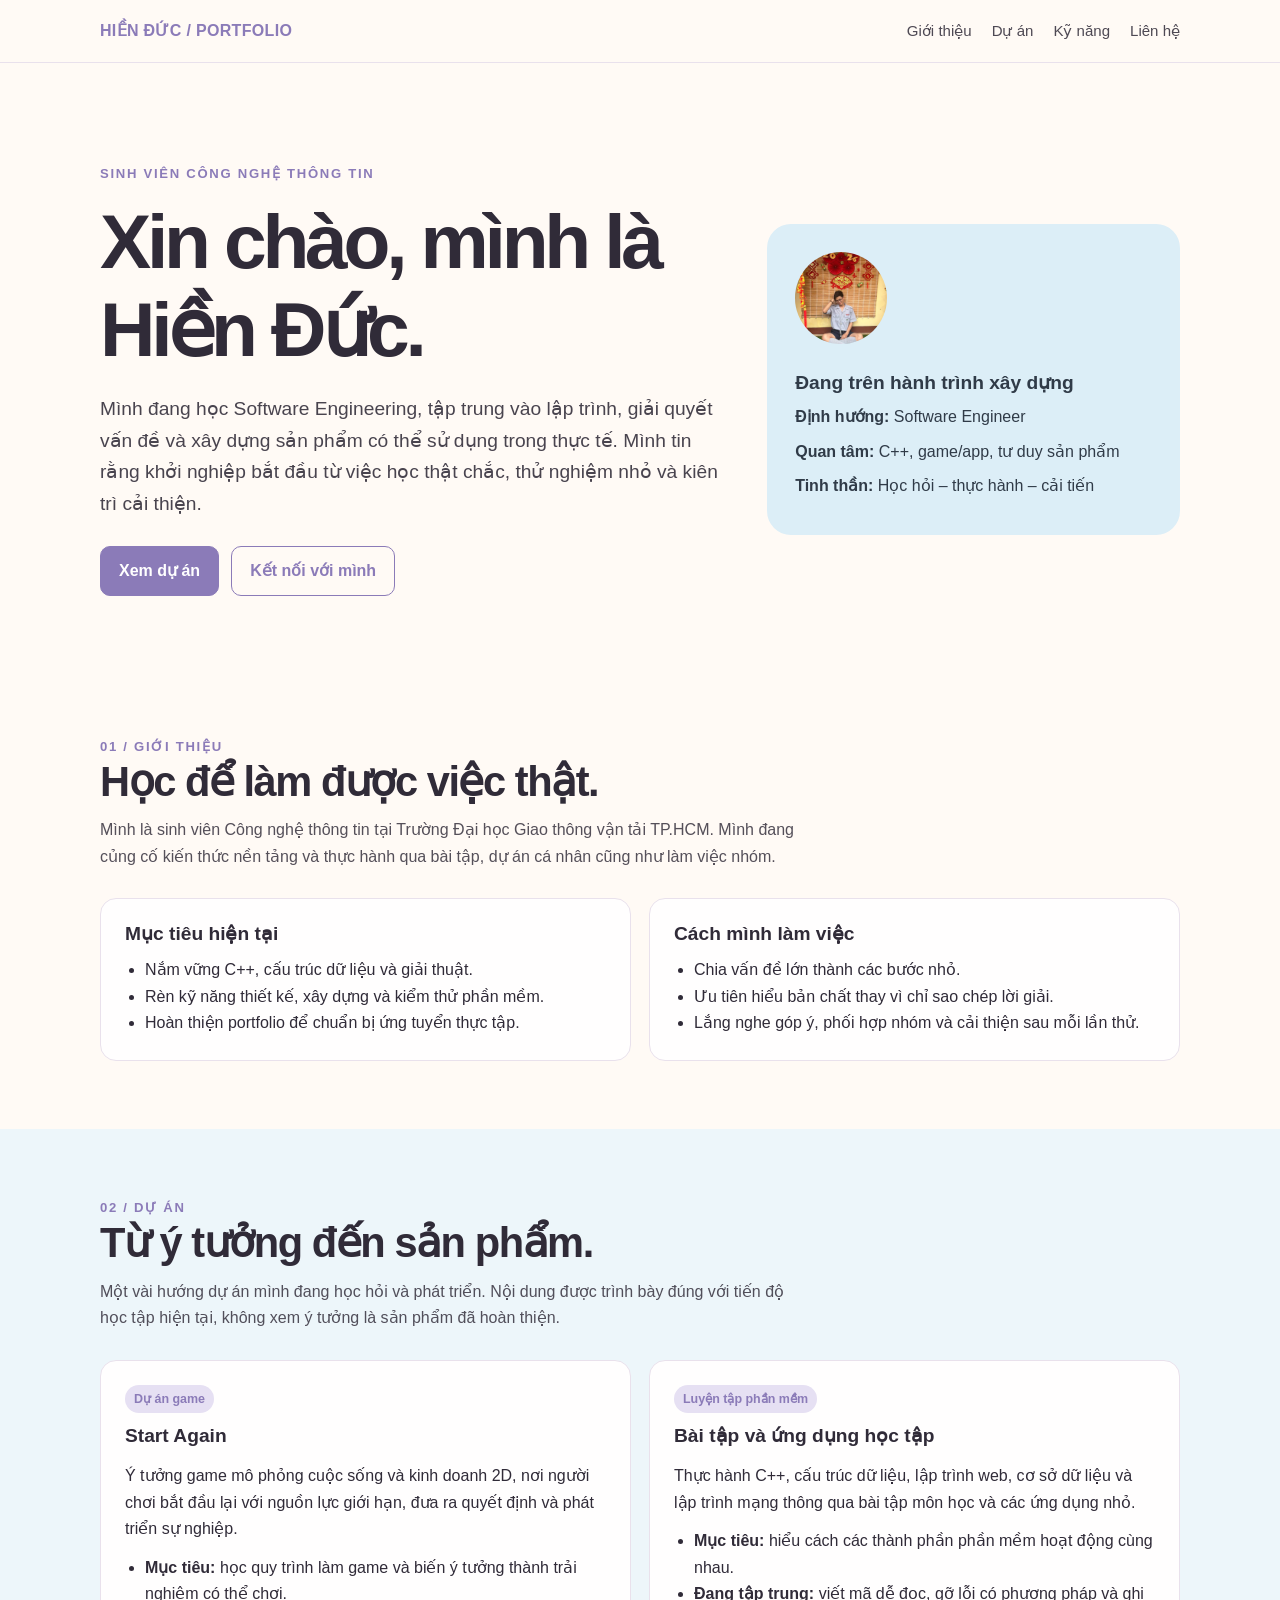
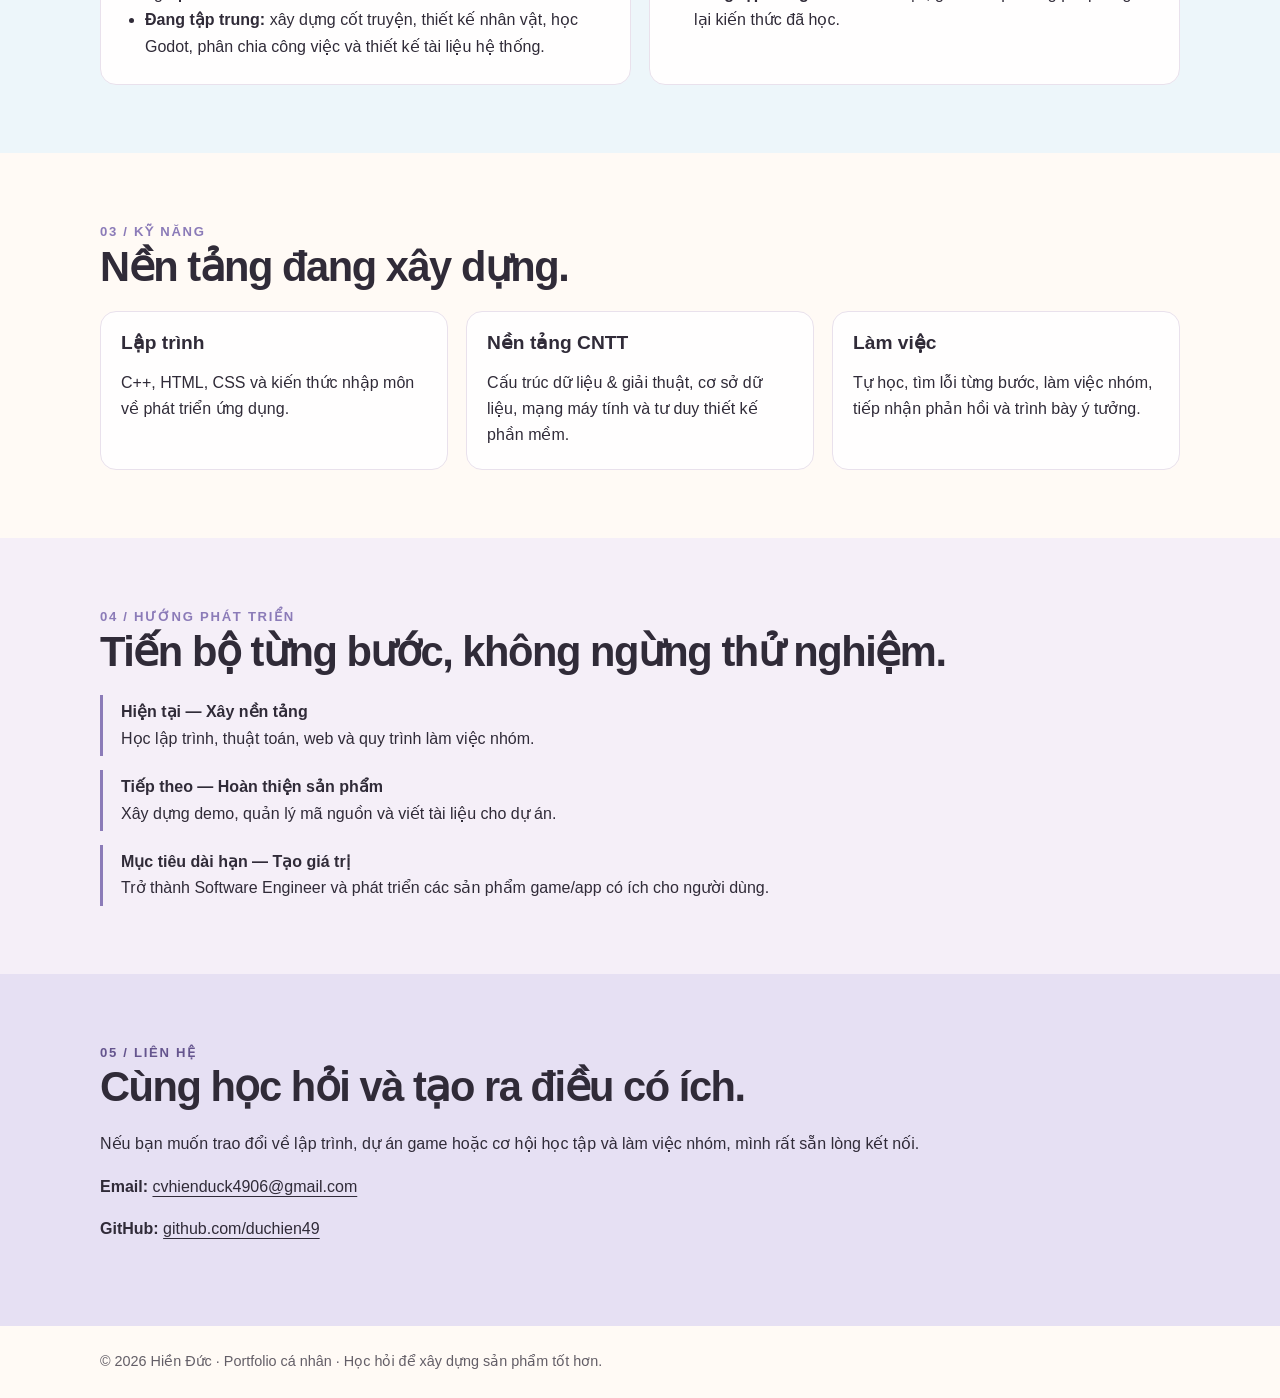
==== duc_portfolio_source/index.html @ ffd661d6 "feat: add Duc Hien personal portfolio" ====
<!DOCTYPE html>
<html lang="vi">
<head>
  <meta charset="UTF-8">
  <meta name="viewport" content="width=device-width, initial-scale=1.0">
  <meta name="description" content="Portfolio cá nhân của Hiền Đức - sinh viên Công nghệ thông tin, định hướng Software Engineering và phát triển dự án Start Again.">
  <title>Hiền Đức | Portfolio</title>
  <style>
    :root {
      --site-primary: #8b7bb8;
      --site-secondary: #e6e0f3;
      --site-blue: #dceef7;
      --site-blue-strong: #b9ddeb;
      --site-background: #fffaf5;
      --site-on-primary: #ffffff;
      --site-on-secondary: #39324a;
      --site-on-background: #302b38;
      --site-font-body: Inter, "Segoe UI", Arial, sans-serif;
      --site-font-heading: Inter, "Segoe UI", Arial, sans-serif;
      --site-heading-scale: 1;
      --site-spacing-scale: 1;
      --site-radius-scale: 1;
      --site-decoration-opacity: 1;
      color-scheme: light dark;
    }
    * { box-sizing: border-box; }
    html { scroll-behavior: smooth; }
    body {
      margin: 0;
      font-family: var(--site-font-body);
      background: light-dark(#fffaf5, #17151c);
      color: light-dark(#302b38, #f4f0f8);
      line-height: 1.65;
    }
    .app-root {
      min-height: 100vh;
      width: 100%;
      background-color: var(--site-background);
      color: var(--site-on-background);
      border-radius: 0;
    }
    a { color: inherit; }
    .container { width: min(1080px, calc(100% - 40px)); margin: 0 auto; }
    header { border-bottom: 1px solid light-dark(#e9e1ec, #3b3544); }
    nav { display: flex; align-items: center; justify-content: space-between; gap: 20px; padding: calc(18px * var(--site-spacing-scale)) 0; }
    .brand { color: var(--site-primary); font-weight: 800; text-decoration: none; letter-spacing: .02em; }
    .nav-links { display: flex; flex-wrap: wrap; gap: 20px; }
    .nav-links a { text-decoration: none; font-size: .94rem; opacity: .85; }
    .nav-links a:hover { text-decoration: underline; }
    .hero { padding: clamp(56px, 9vw, 100px) 0 72px; display: grid; grid-template-columns: 1.5fr 1fr; gap: 48px; align-items: center; }
    .eyebrow { color: var(--site-primary); font-size: .82rem; font-weight: 800; letter-spacing: .13em; text-transform: uppercase; }
    h1, h2, h3 { font-family: var(--site-font-heading); line-height: 1.15; }
    h1 { font-size: clamp(2.6rem, 6vw, 4.8rem); letter-spacing: -.055em; margin: 12px 0 18px; }
    h2 { font-size: calc(clamp(1.8rem, 3.5vw, 2.6rem) * var(--site-heading-scale)); letter-spacing: -.035em; margin: 0 0 20px; }
    h3 { font-size: 1.2rem; margin: 0 0 10px; }
    .lead { font-size: clamp(1.04rem, 2vw, 1.2rem); max-width: 650px; opacity: .88; }
    .actions { display: flex; flex-wrap: wrap; gap: 12px; margin-top: 26px; }
    .button { display: inline-block; padding: 11px 18px; border-radius: calc(10px * var(--site-radius-scale)); border: 1px solid var(--site-primary); text-decoration: none; font-weight: 700; }
    .button.primary { background: var(--site-primary); color: var(--site-on-primary); }
    .button.secondary { color: var(--site-primary); }
    .profile-card { background: var(--site-blue); color: #303b48; border-radius: calc(24px * var(--site-radius-scale)); padding: 28px; position: relative; overflow: hidden; }
    .profile-mark { width: 92px; height: 92px; border-radius: 50%; background: #c9bddf; object-fit: cover; margin-bottom: 20px; }
    .profile-card p { margin: 8px 0; }
    section { padding: 68px 0; }
    .section-intro { max-width: 700px; opacity: .82; margin-top: -8px; margin-bottom: 28px; }
    .about-grid, .project-grid, .skill-grid { display: grid; grid-template-columns: repeat(2, minmax(0, 1fr)); gap: 18px; }
    .panel { border: 1px solid light-dark(#e9e1ec, #3b3544); border-radius: calc(16px * var(--site-radius-scale)); padding: 24px; background: light-dark(#fffefe, #211e28); }
    .project-grid { grid-template-columns: repeat(2, minmax(0, 1fr)); }
    .project-label { display: inline-block; font-size: .78rem; font-weight: 800; color: var(--site-primary); background: var(--site-secondary); padding: 4px 9px; border-radius: 999px; margin-bottom: 12px; }
    ul.clean { margin: 12px 0 0; padding-left: 20px; }
    .skill-grid { grid-template-columns: repeat(3, minmax(0, 1fr)); }
    .skill-grid .panel { padding: 20px; }
    .skill-grid p, .panel p { margin-bottom: 0; }
    .timeline { display: grid; gap: 14px; }
    .timeline-item { border-left: 3px solid var(--site-primary); padding: 4px 0 4px 18px; }
    .timeline-item strong { display: block; }
    .contact { background: var(--site-secondary); color: #302b38; }
    .contact .eyebrow { color: #65558e; }
    .contact .button { border-color: #8b7bb8; }
    .contact a { text-underline-offset: 4px; }
    footer { padding: 24px 0; font-size: .9rem; opacity: .75; }
    .small-note { font-size: .9rem; opacity: .78; }
    @media (max-width: 760px) {
      .container { width: min(100% - 28px, 600px); }
      nav { align-items: flex-start; flex-direction: column; }
      .nav-links { gap: 12px 16px; }
      .hero { grid-template-columns: 1fr; gap: 28px; padding-top: 52px; }
      .about-grid, .project-grid, .skill-grid { grid-template-columns: 1fr; }
      section { padding: 48px 0; }
    }
  </style>
</head>
<body>
  <div class="app-root">
    <header>
      <div class="container">
        <nav aria-label="Điều hướng chính">
          <a class="brand" href="#home">HIỀN ĐỨC / PORTFOLIO</a>
          <div class="nav-links">
            <a href="#about">Giới thiệu</a>
            <a href="#projects">Dự án</a>
            <a href="#skills">Kỹ năng</a>
            <a href="#contact">Liên hệ</a>
          </div>
        </nav>
      </div>
    </header>

    <main>
      <section class="container hero" id="home">
        <div>
          <div class="eyebrow">Sinh viên Công nghệ thông tin</div>
          <h1>Xin chào, mình là Hiền Đức.</h1>
          <p class="lead">Mình đang học Software Engineering, tập trung vào lập trình, giải quyết vấn đề và xây dựng sản phẩm có thể sử dụng trong thực tế. Mình tin rằng khởi nghiệp bắt đầu từ việc học thật chắc, thử nghiệm nhỏ và kiên trì cải thiện.</p>
          <div class="actions">
            <a class="button primary" href="#projects">Xem dự án</a>
            <a class="button secondary" href="#contact">Kết nối với mình</a>
          </div>
        </div>
        <aside class="profile-card" aria-label="Thông tin nhanh">
          <img class="profile-mark" src="avatar_po.jpg" alt="Ảnh đại diện của Hiền Đức">
          <h3>Đang trên hành trình xây dựng</h3>
          <p><strong>Định hướng:</strong> Software Engineer</p>
          <p><strong>Quan tâm:</strong> C++, game/app, tư duy sản phẩm</p>
          <p><strong>Tinh thần:</strong> Học hỏi – thực hành – cải tiến</p>
        </aside>
      </section>

      <section id="about">
        <div class="container">
          <div class="eyebrow">01 / Giới thiệu</div>
          <h2>Học để làm được việc thật.</h2>
          <p class="section-intro">Mình là sinh viên Công nghệ thông tin tại Trường Đại học Giao thông vận tải TP.HCM. Mình đang củng cố kiến thức nền tảng và thực hành qua bài tập, dự án cá nhân cũng như làm việc nhóm.</p>
          <div class="about-grid">
            <article class="panel">
              <h3>Mục tiêu hiện tại</h3>
              <ul class="clean">
                <li>Nắm vững C++, cấu trúc dữ liệu và giải thuật.</li>
                <li>Rèn kỹ năng thiết kế, xây dựng và kiểm thử phần mềm.</li>
                <li>Hoàn thiện portfolio để chuẩn bị ứng tuyển thực tập.</li>
              </ul>
            </article>
            <article class="panel">
              <h3>Cách mình làm việc</h3>
              <ul class="clean">
                <li>Chia vấn đề lớn thành các bước nhỏ.</li>
                <li>Ưu tiên hiểu bản chất thay vì chỉ sao chép lời giải.</li>
                <li>Lắng nghe góp ý, phối hợp nhóm và cải thiện sau mỗi lần thử.</li>
              </ul>
            </article>
          </div>
        </div>
      </section>

      <section id="projects" style="background: light-dark(#edf6fa, #1c1922);">
        <div class="container">
          <div class="eyebrow">02 / Dự án</div>
          <h2>Từ ý tưởng đến sản phẩm.</h2>
          <p class="section-intro">Một vài hướng dự án mình đang học hỏi và phát triển. Nội dung được trình bày đúng với tiến độ học tập hiện tại, không xem ý tưởng là sản phẩm đã hoàn thiện.</p>
          <div class="project-grid">
            <article class="panel">
              <span class="project-label">Dự án game</span>
              <h3>Start Again</h3>
              <p>Ý tưởng game mô phỏng cuộc sống và kinh doanh 2D, nơi người chơi bắt đầu lại với nguồn lực giới hạn, đưa ra quyết định và phát triển sự nghiệp.</p>
              <ul class="clean">
                <li><strong>Mục tiêu:</strong> học quy trình làm game và biến ý tưởng thành trải nghiệm có thể chơi.</li>
                <li><strong>Đang tập trung:</strong> xây dựng cốt truyện, thiết kế nhân vật, học Godot, phân chia công việc và thiết kế tài liệu hệ thống.</li>
              </ul>
            </article>
            <article class="panel">
              <span class="project-label">Luyện tập phần mềm</span>
              <h3>Bài tập và ứng dụng học tập</h3>
              <p>Thực hành C++, cấu trúc dữ liệu, lập trình web, cơ sở dữ liệu và lập trình mạng thông qua bài tập môn học và các ứng dụng nhỏ.</p>
              <ul class="clean">
                <li><strong>Mục tiêu:</strong> hiểu cách các thành phần phần mềm hoạt động cùng nhau.</li>
                <li><strong>Đang tập trung:</strong> viết mã dễ đọc, gỡ lỗi có phương pháp và ghi lại kiến thức đã học.</li>
              </ul>
            </article>
          </div>
        </div>
      </section>

      <section id="skills">
        <div class="container">
          <div class="eyebrow">03 / Kỹ năng</div>
          <h2>Nền tảng đang xây dựng.</h2>
          <div class="skill-grid">
            <article class="panel"><h3>Lập trình</h3><p>C++, HTML, CSS và kiến thức nhập môn về phát triển ứng dụng.</p></article>
            <article class="panel"><h3>Nền tảng CNTT</h3><p>Cấu trúc dữ liệu & giải thuật, cơ sở dữ liệu, mạng máy tính và tư duy thiết kế phần mềm.</p></article>
            <article class="panel"><h3>Làm việc</h3><p>Tự học, tìm lỗi từng bước, làm việc nhóm, tiếp nhận phản hồi và trình bày ý tưởng.</p></article>
          </div>
        </div>
      </section>

      <section style="background: light-dark(#f5eff8, #1c1922);">
        <div class="container">
          <div class="eyebrow">04 / Hướng phát triển</div>
          <h2>Tiến bộ từng bước, không ngừng thử nghiệm.</h2>
          <div class="timeline">
            <div class="timeline-item"><strong>Hiện tại — Xây nền tảng</strong><span>Học lập trình, thuật toán, web và quy trình làm việc nhóm.</span></div>
            <div class="timeline-item"><strong>Tiếp theo — Hoàn thiện sản phẩm</strong><span>Xây dựng demo, quản lý mã nguồn và viết tài liệu cho dự án.</span></div>
            <div class="timeline-item"><strong>Mục tiêu dài hạn — Tạo giá trị</strong><span>Trở thành Software Engineer và phát triển các sản phẩm game/app có ích cho người dùng.</span></div>
          </div>
        </div>
      </section>

      <section class="contact" id="contact">
        <div class="container">
          <div class="eyebrow">05 / Liên hệ</div>
          <h2>Cùng học hỏi và tạo ra điều có ích.</h2>
          <p>Nếu bạn muốn trao đổi về lập trình, dự án game hoặc cơ hội học tập và làm việc nhóm, mình rất sẵn lòng kết nối.</p>
          <p><strong>Email:</strong> <a href="mailto:cvhienduck4906@gmail.com">cvhienduck4906@gmail.com</a></p>
          <p><strong>GitHub:</strong> <a href="https://github.com/duchien49" target="_blank" rel="noopener noreferrer">github.com/duchien49</a></p>
        </div>
      </section>
    </main>
    <footer>
      <div class="container">© <span id="year">2026</span> Hiền Đức · Portfolio cá nhân · Học hỏi để xây dựng sản phẩm tốt hơn.</div>
    </footer>
  </div>
  <script>
    document.getElementById('year').textContent = new Date().getFullYear();
  </script>
</body>
</html>
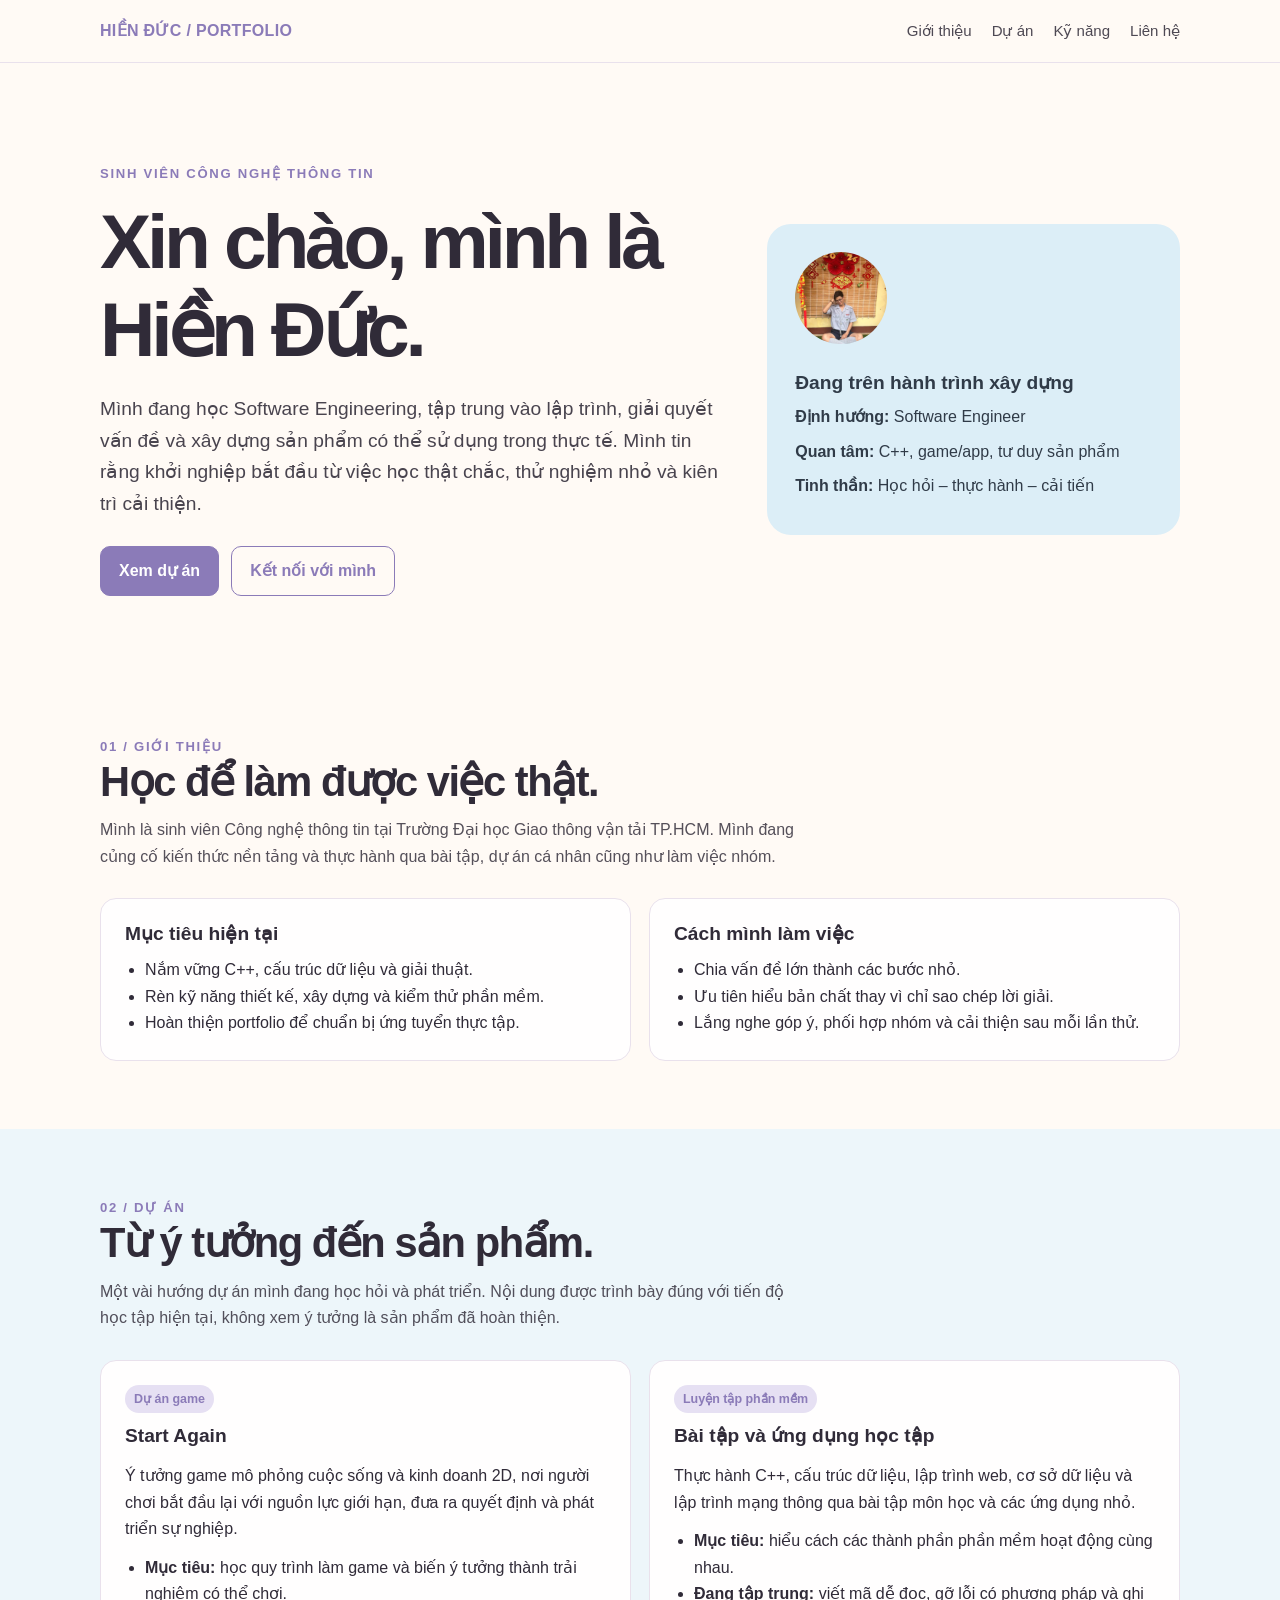
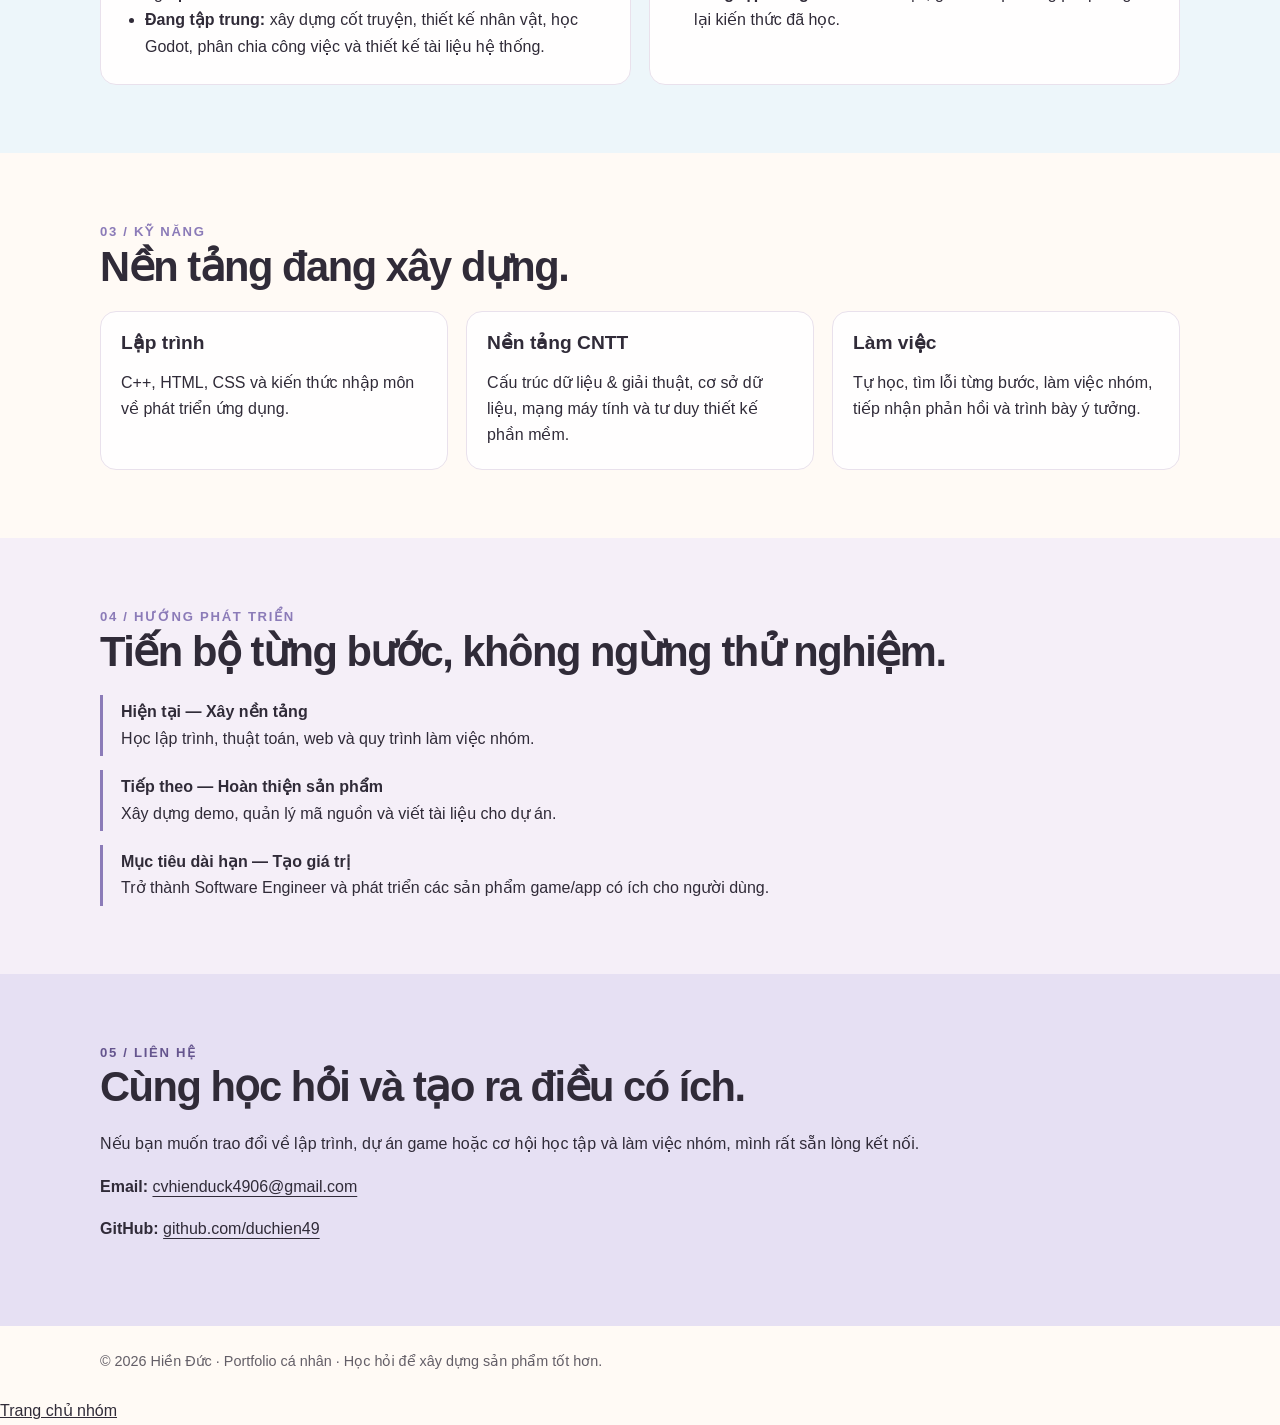
==== commit 2d0561e1: "Chuyen giao dien trang chu thanh 2 hang va them anh avatar" ====
--- a/duc_portfolio_source/index.html
+++ b/duc_portfolio_source/index.html
@@ -118,7 +118,7 @@
           </div>
         </div>
         <aside class="profile-card" aria-label="Thông tin nhanh">
-          <img class="profile-mark" src="avatar_po.jpg" alt="Ảnh đại diện của Hiền Đức">
+          <img class="profile-mark" src="images/avatar_po.jpg" alt="Ảnh đại diện của Hiền Đức">
           <h3>Đang trên hành trình xây dựng</h3>
           <p><strong>Định hướng:</strong> Software Engineer</p>
           <p><strong>Quan tâm:</strong> C++, game/app, tư duy sản phẩm</p>
@@ -222,4 +222,8 @@
     document.getElementById('year').textContent = new Date().getFullYear();
   </script>
 </body>
+<!-- Nút quay về trang chủ nhóm -->
+<a href="../index.html" class="btn-back-home">
+    <i class="fa-solid fa-arrow-left"></i> Trang chủ nhóm
+</a>
 </html>
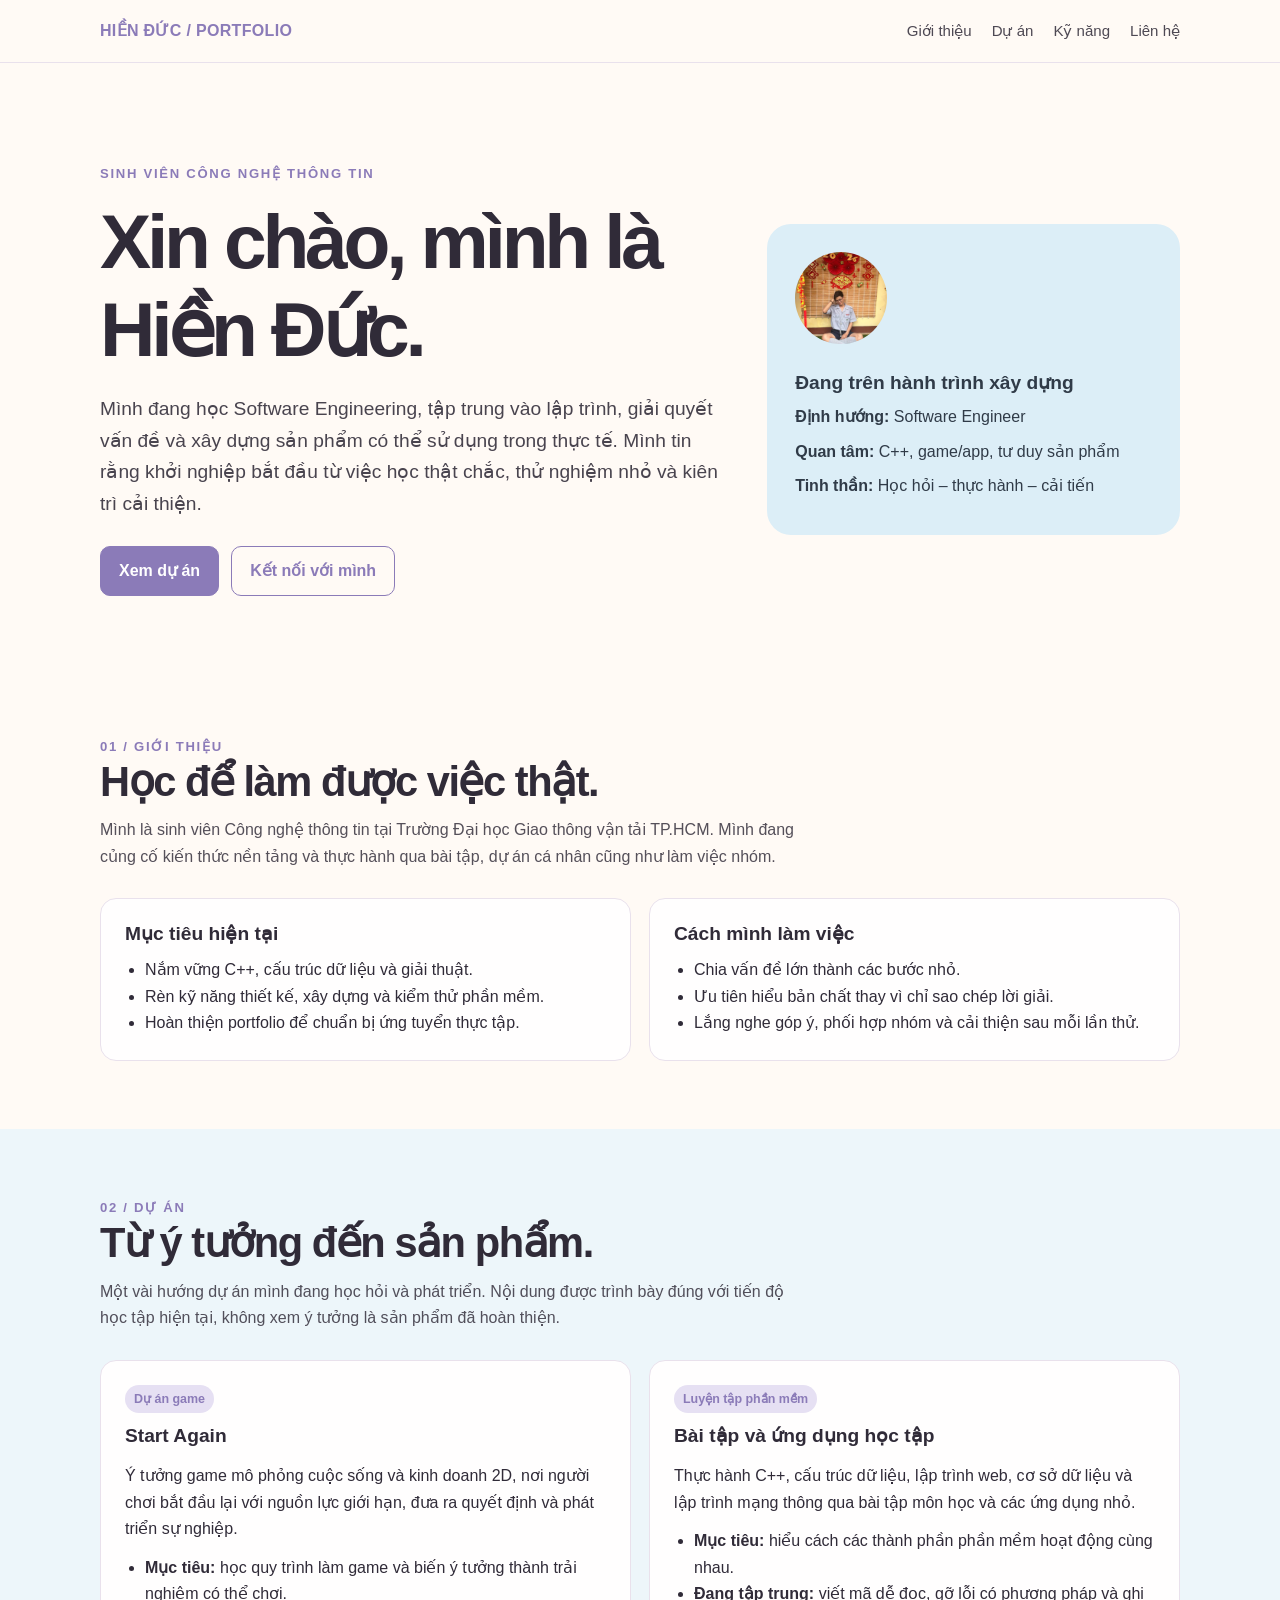
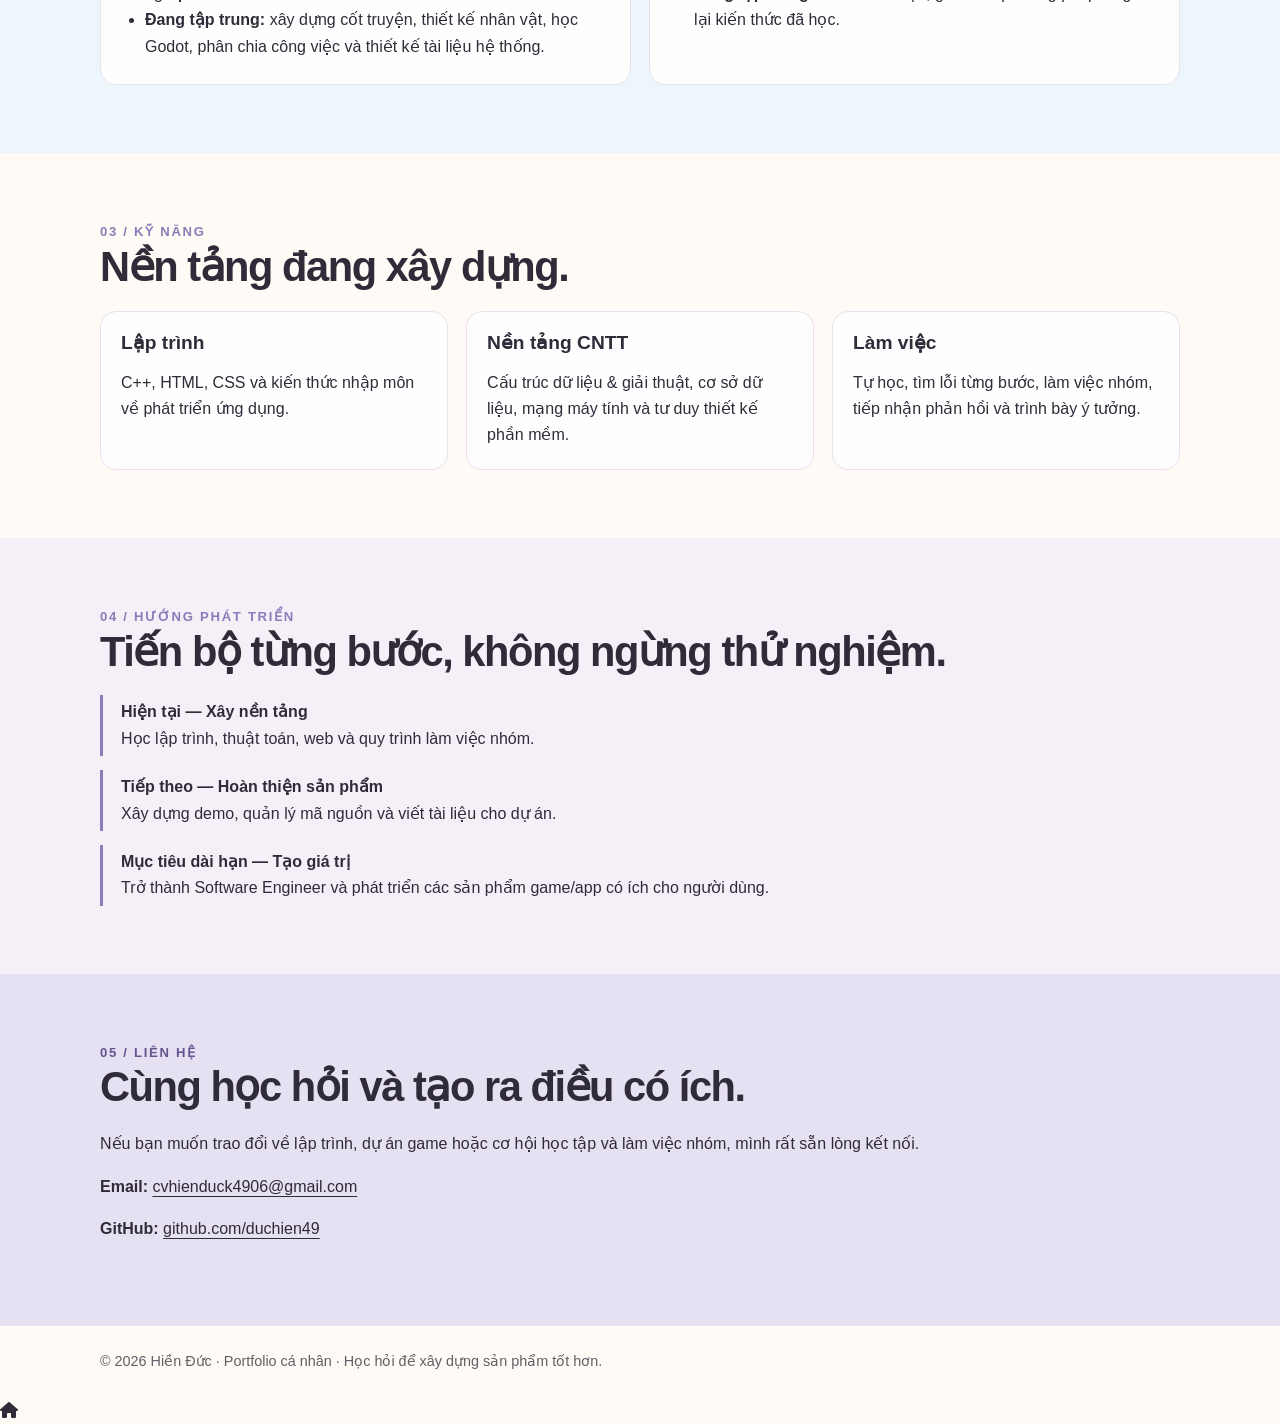
==== commit 05924167: "Chinh xua cuoi cung" ====
--- a/duc_portfolio_source/index.html
+++ b/duc_portfolio_source/index.html
@@ -5,6 +5,7 @@
   <meta name="viewport" content="width=device-width, initial-scale=1.0">
   <meta name="description" content="Portfolio cá nhân của Hiền Đức - sinh viên Công nghệ thông tin, định hướng Software Engineering và phát triển dự án Start Again.">
   <title>Hiền Đức | Portfolio</title>
+  <link rel="stylesheet" href="https://cdnjs.cloudflare.com/ajax/libs/font-awesome/6.4.0/css/all.min.css">
   <style>
     :root {
       --site-primary: #8b7bb8;
@@ -223,7 +224,7 @@
   </script>
 </body>
 <!-- Nút quay về trang chủ nhóm -->
-<a href="../index.html" class="btn-back-home">
-    <i class="fa-solid fa-arrow-left"></i> Trang chủ nhóm
-</a>
+    <a href="../index.html" class="btn-back-taskbar">
+    <i class="fa-solid fa-house"></i>
+  </a>
 </html>
